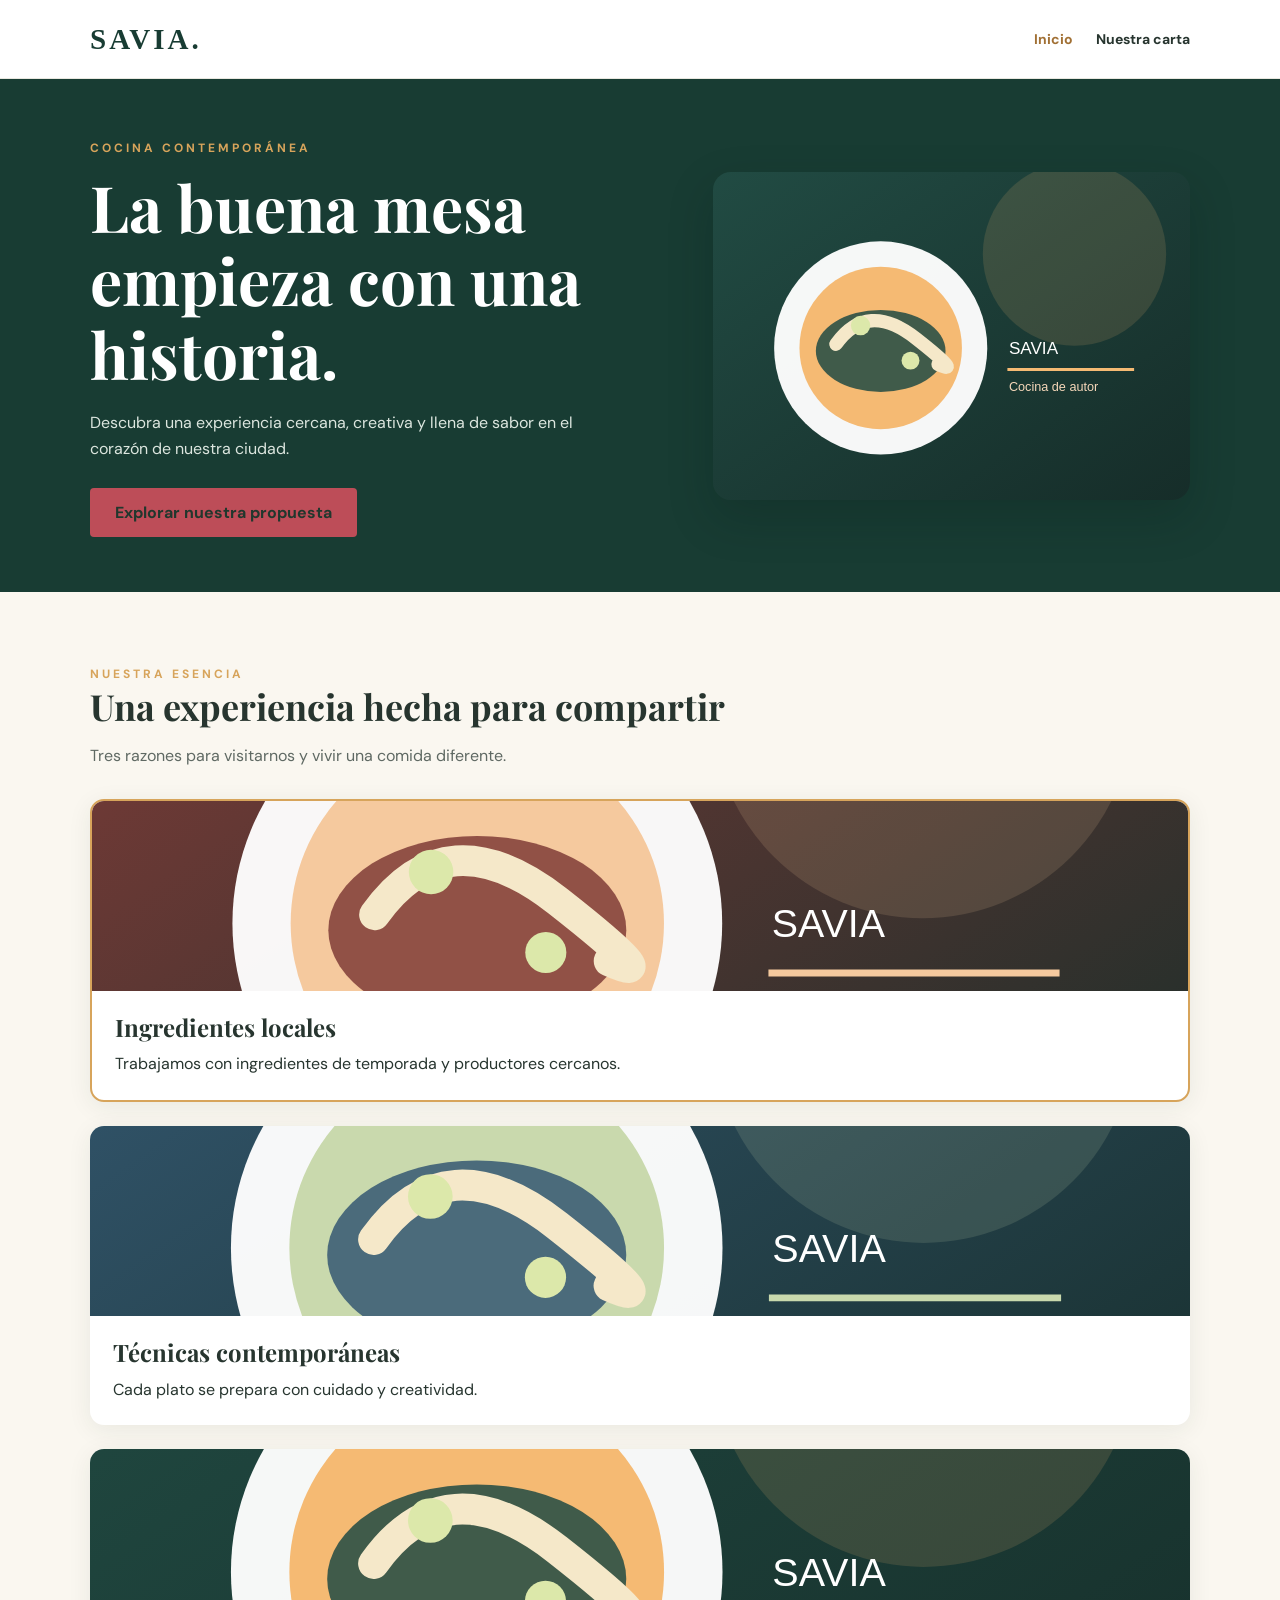
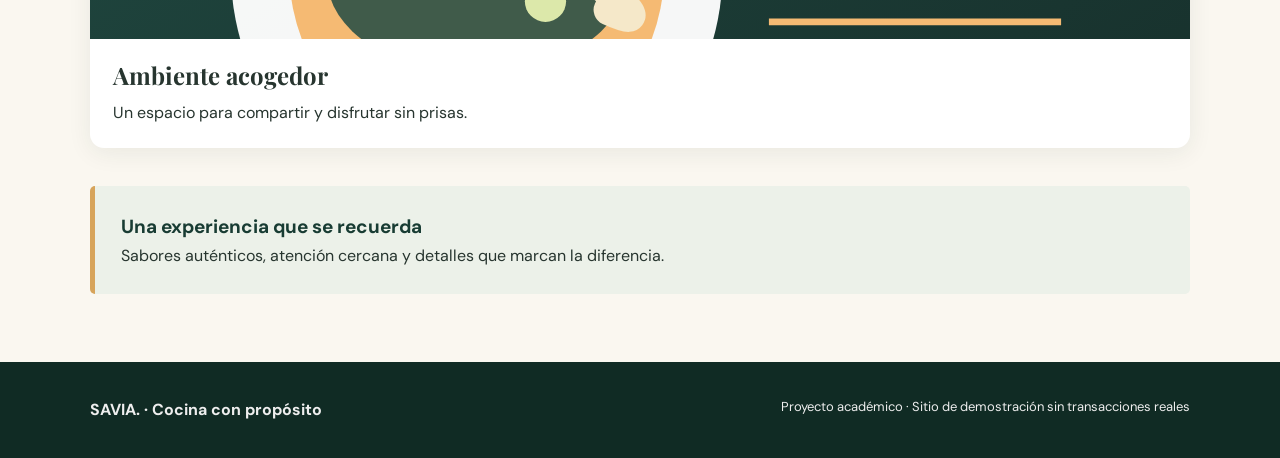
==== index.html @ 31a4ff48 ""Primer commit"" ====
<!doctype html>
<html lang="es">
  <head>
    <meta charset="utf-8" />
    <meta content="width=device-width, initial-scale=1.0" name="viewport" />
    <title>SAVIA | Inicio</title>
    <link href="css/styles.css" rel="stylesheet" />
  </head>
  <body>
    <header class="site-header">
      <div class="container nav-inner">
        <a class="logo" href="index.html"> SAVIA. </a>
        <nav aria-label="Navegaci&oacute;n principal" class="nav-links">
          <a aria-current="page" href="index.html"> Inicio </a>
          <a class="nav-contact" href="pages/eventos.html"> Nuestra carta </a>
        </nav>
      </div>
    </header>

    <main>
      <section class="hero">
        <div class="container hero-grid">
          <div>
            <span class="eyebrow"> Cocina contempor&aacute;nea </span>
            <h1>La buena mesa empieza con una historia.</h1>
            <p>
              Descubra una experiencia cercana, creativa y llena de sabor en el
              coraz&oacute;n de nuestra ciudad.
            </p>
            <a class="btn" href="#" id="hero-action">
              Explorar nuestra propuesta
            </a>
          </div>
          <img
            alt="Ilustraci&oacute;n de gastronom&iacute;a Savia"
            src="images/hero.svg"
          />
        </div>
      </section>
      <section class="section container">
        <div class="section-heading">
          <span class="eyebrow"> Nuestra esencia </span>
          <h2>Una experiencia hecha para compartir</h2>
          <p class="muted">
            Tres razones para visitarnos y vivir una comida diferente.
          </p>
        </div>
        <div class="feature-layout">
          <article class="tile card-highlight">
            <img
              alt="Presentaci&oacute;n gastron&oacute;mica 1"
              src="images/plato-1.svg"
            />
            <div class="tile-copy">
              <h3>Ingredientes locales</h3>
              <p>
                Trabajamos con ingredientes de temporada y productores cercanos.
              </p>
            </div>
          </article>
          <article class="tile">
            <img
              alt="Presentaci&oacute;n gastron&oacute;mica 2"
              src="images/plato-2.svg"
            />
            <div class="tile-copy">
              <h3>T&eacute;cnicas contempor&aacute;neas</h3>
              <p>Cada plato se prepara con cuidado y creatividad.</p>
            </div>
          </article>
          <article class="tile">
            <img
              alt="Presentaci&oacute;n gastron&oacute;mica 3"
              src="images/plato-3.svg"
            />
            <div class="tile-copy">
              <h3>Ambiente acogedor</h3>
              <p>Un espacio para compartir y disfrutar sin prisas.</p>
            </div>
          </article>
        </div>
        <div class="statement">
          <p class="statement-title" id="statement-title">
            Una experiencia que se recuerda
          </p>
          <p>
            Sabores aut&eacute;nticos, atenci&oacute;n cercana y detalles que
            marcan la diferencia.
          </p>
        </div>
      </section>
    </main>
    <footer class="site-footer">
      <div class="container footer-inner">
        <strong> SAVIA. &middot; Cocina con prop&oacute;sito </strong>
        <p>
          Proyecto acad&eacute;mico &middot; Sitio de demostraci&oacute;n sin
          transacciones reales
        </p>
      </div>
    </footer>
  </body>
</html>
---- css/styles.css ----
@import url("https://fonts.googleapis.com/css2?family=DM+Sans:wght@400;500;600;700&family=Playfair+Display:wght@600;700&display=swap");
:root {
  --forest: #183c33;
  --cream: #faf7f0;
  --gold: #d7a45b;
  --ink: #27352f;
  --mute: #5f6963;
}
* {
  box-sizing: border-box;
}
body {
  margin: 0;
  background: var(--cream);
  color: var(--ink);
  font-family: "DM Sans", Arial, sans-serif;
  line-height: 1.6;
}
h1,
h2,
h3 {
  font-family: "Playfair Display", Georgia, serif;
  line-height: 1.15;
}
a {
  color: inherit;
  text-decoration: none;
}
img {
  display: block;
  max-width: 100%;
}
.container {
  width: min(1100px, calc(100% - 40px));
  margin-inline: auto;
}
.site-header {
  background: #fff;
  border-bottom: 1px solid #e8e7df;
}
.nav-inner {
  display: flex;
  align-items: center;
  justify-content: space-between;
  gap: 24px;
  min-height: 78px;
}
.logo {
  font-family: Georgia, serif;
  font-size: 29px;
  font-weight: bold;
  letter-spacing: 3px;
  color: var(--forest);
}
.nav-links {
  display: flex;
  align-items: center;
  gap: 23px;
  flex-wrap: wrap;
}
.nav-links a {
  font-size: 14px;
  font-weight: 700;
}
.nav-links a:hover,
.nav-links a[aria-current="page"] {
  color: #a17034;
}
.hero {
  background: var(--forest);
  color: white;
}
.hero-grid {
  display: grid;
  grid-template-columns: 1.1fr 0.9fr;
  gap: 40px;
  align-items: center;
  min-height: 440px;
  padding-block: 55px;
}
.hero h1 {
  font-size: clamp(36px, 5vw, 65px);
  margin: 10px 0 20px;
}
.hero p {
  max-width: 540px;
  color: #dce6df;
}
.hero img {
  width: 100%;
  border-radius: 18px;
  box-shadow: 0 18px 45px #071f183d;
}
.eyebrow {
  text-transform: uppercase;
  letter-spacing: 3px;
  font-size: 12px;
  font-weight: 700;
  color: var(--gold);
}
.btn {
  display: inline-block;
  background: var(--gold);
  color: #21372d;
  padding: 12px 25px;
  border-radius: 4px;
  font-weight: 700;
  margin-top: 10px;
}
.btn:hover {
  filter: brightness(0.93);
}
.section {
  padding-block: 68px;
}
.section h2 {
  font-size: 36px;
  margin: 0 0 15px;
}
.muted {
  color: var(--mute);
}
.feature-layout {
  display: flex;
  flex-direction: column;
  gap: 24px;
  margin-top: 30px;
}
.tile {
  background: white;
  border-radius: 14px;
  overflow: hidden;
  box-shadow: 0 5px 25px #173b2d13;
  flex: 1;
}
.tile img {
  height: 190px;
  width: 100%;
  object-fit: cover;
}
.tile-copy {
  padding: 23px;
}
.tile h3 {
  font-size: 24px;
  margin: 0 0 10px;
}
.tile p {
  margin: 0;
}
.statement {
  background: #ecf1e9;
  padding: 26px;
  border-left: 5px solid var(--gold);
  border-radius: 5px;
  margin-top: 38px;
}
.statement p {
  margin: 0;
}
.statement-title {
  font-size: 19px;
  font-weight: 700;
  color: var(--forest);
}
.section-heading {
  max-width: 690px;
}
.site-footer {
  background: #102b24;
  color: #eee;
  padding: 35px 0;
}
.footer-inner {
  display: flex;
  justify-content: space-between;
  gap: 20px;
  flex-wrap: wrap;
}
.footer-inner p {
  margin: 0;
  font-size: 13px;
}
.page-hero {
  background: var(--forest);
  color: white;
  padding: 55px 0;
}
.page-hero h1 {
  font-size: 48px;
  margin: 10px 0;
}
.page-hero p {
  max-width: 650px;
  color: #d5e4db;
}
.page-grid {
  display: grid;
  grid-template-columns: repeat(3, minmax(0, 1fr));
  gap: 24px;
  margin-top: 28px;
}
.page-grid .tile img {
  height: 185px;
}
.cta {
  padding: 22px;
  margin-top: 30px;
  background: #edf1ea;
  border-radius: 10px;
  font-weight: 600;
}
@media (max-width: 760px) {
  .nav-inner {
    align-items: flex-start;
    flex-direction: column;
    padding-block: 18px;
  }
  .nav-links {
    gap: 12px;
  }
  .hero-grid {
    grid-template-columns: 1fr;
  }
  .feature-layout {
    display: flex;
    flex-direction: column;
  }
  .page-grid {
    display: grid;
    grid-template-columns: 1fr;
  }
  .hero h1 {
    font-size: 39px;
  }
  .page-hero h1 {
    font-size: 37px;
  }
}
.card-highlight {
  border: 2px solid #d7a45b;
}

#hero-action {
  background: #bd4d58;
}
@media (max-width: 760px) {
  .nav-inner {
    flex-direction: row;
  }
  .nav-links {
    flex-wrap: nowrap;
  }
}
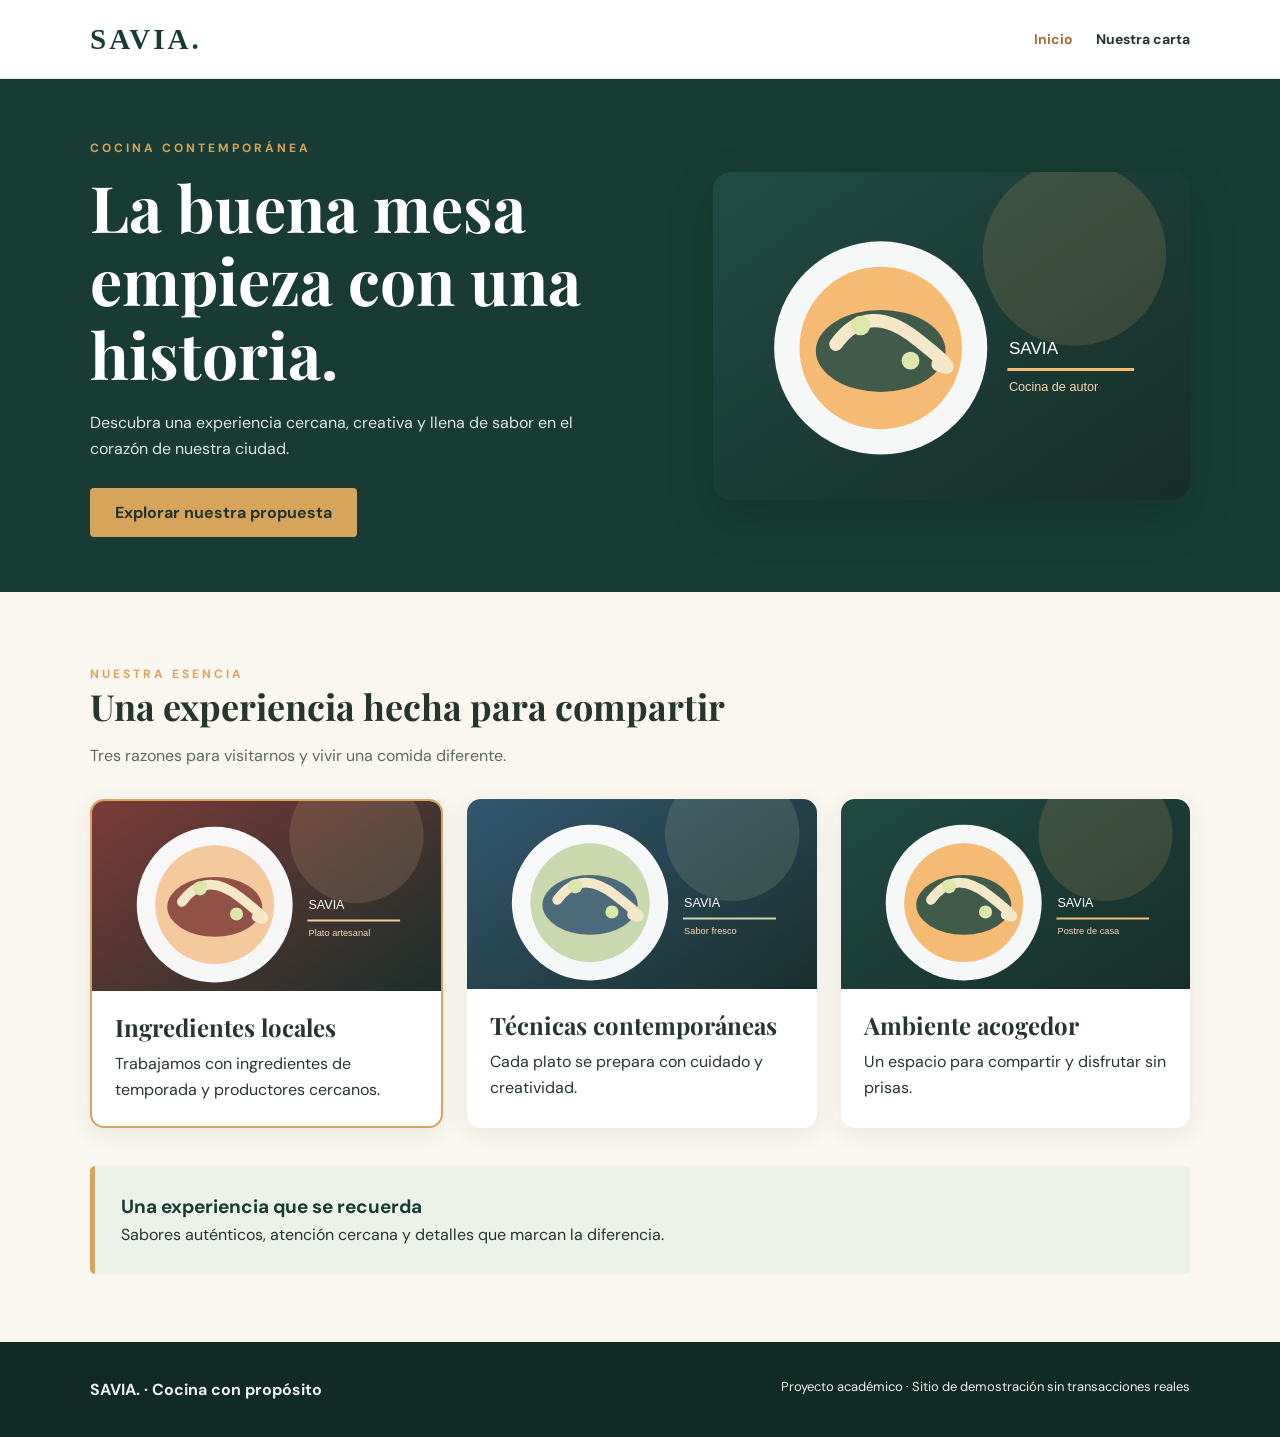
==== commit 453881a6: "Pagina con bugs resueltos" ====
--- a/index.html
+++ b/index.html
@@ -12,7 +12,7 @@
         <a class="logo" href="index.html"> SAVIA. </a>
         <nav aria-label="Navegaci&oacute;n principal" class="nav-links">
           <a aria-current="page" href="index.html"> Inicio </a>
-          <a class="nav-contact" href="pages/eventos.html"> Nuestra carta </a>
+          <a class="nav-contact" href="pages/menu.html"> Nuestra carta </a>
         </nav>
       </div>
     </header>
@@ -27,7 +27,7 @@
               Descubra una experiencia cercana, creativa y llena de sabor en el
               coraz&oacute;n de nuestra ciudad.
             </p>
-            <a class="btn" href="#" id="hero-action">
+            <a class="btn" href="pages/menu.html" id="hero-action">
               Explorar nuestra propuesta
             </a>
           </div>
--- a/css/styles.css
+++ b/css/styles.css
@@ -122,7 +122,7 @@
 }
 .feature-layout {
   display: flex;
-  flex-direction: column;
+  flex-wrap: wrap;
   gap: 24px;
   margin-top: 30px;
 }
@@ -242,11 +242,11 @@
 }
 
 #hero-action {
-  background: #bd4d58;
-}
-@media (max-width: 760px) {
+  background: dark gold;
+}
+@media (max-width: 375px) {
   .nav-inner {
-    flex-direction: row;
+    flex-direction: wrap;
   }
   .nav-links {
     flex-wrap: nowrap;
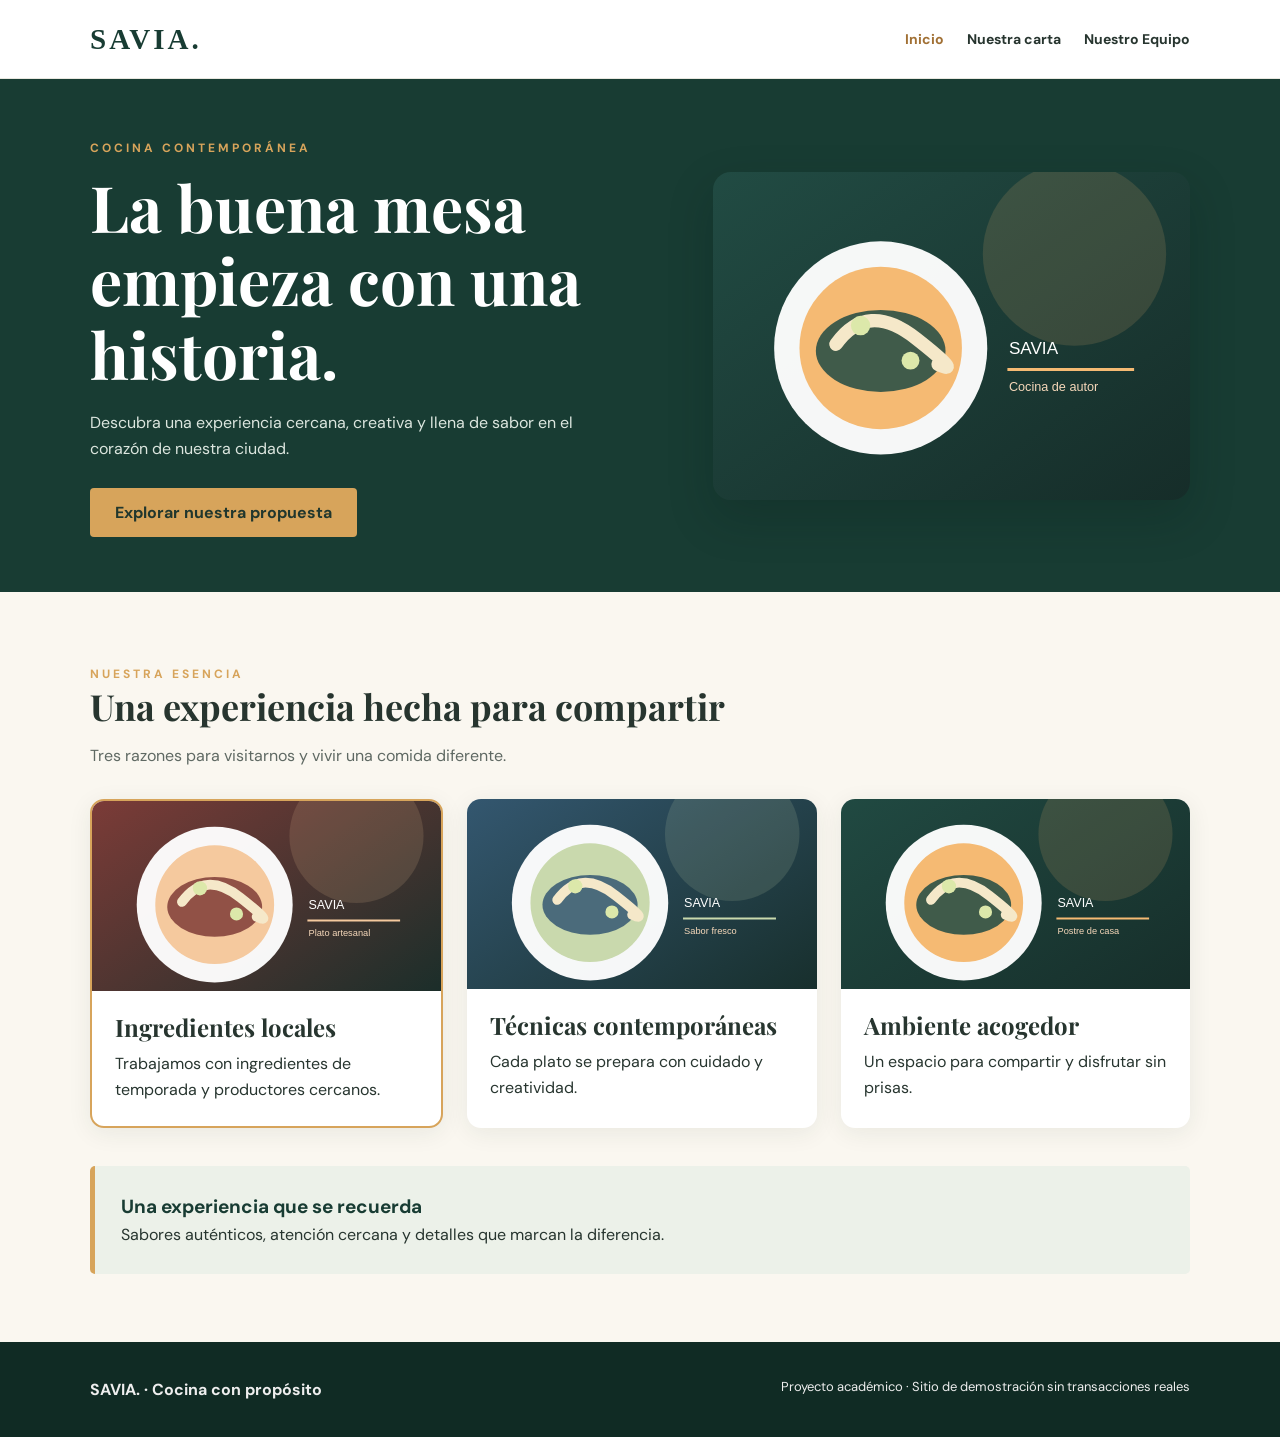
==== commit 93781889: "Borrador base  de equipo.Html" ====
--- a/index.html
+++ b/index.html
@@ -13,6 +13,7 @@
         <nav aria-label="Navegaci&oacute;n principal" class="nav-links">
           <a aria-current="page" href="index.html"> Inicio </a>
           <a class="nav-contact" href="pages/menu.html"> Nuestra carta </a>
+          <a class="nav-contact" href="pages/equipo.html">Nuestro Equipo</a>
         </nav>
       </div>
     </header>
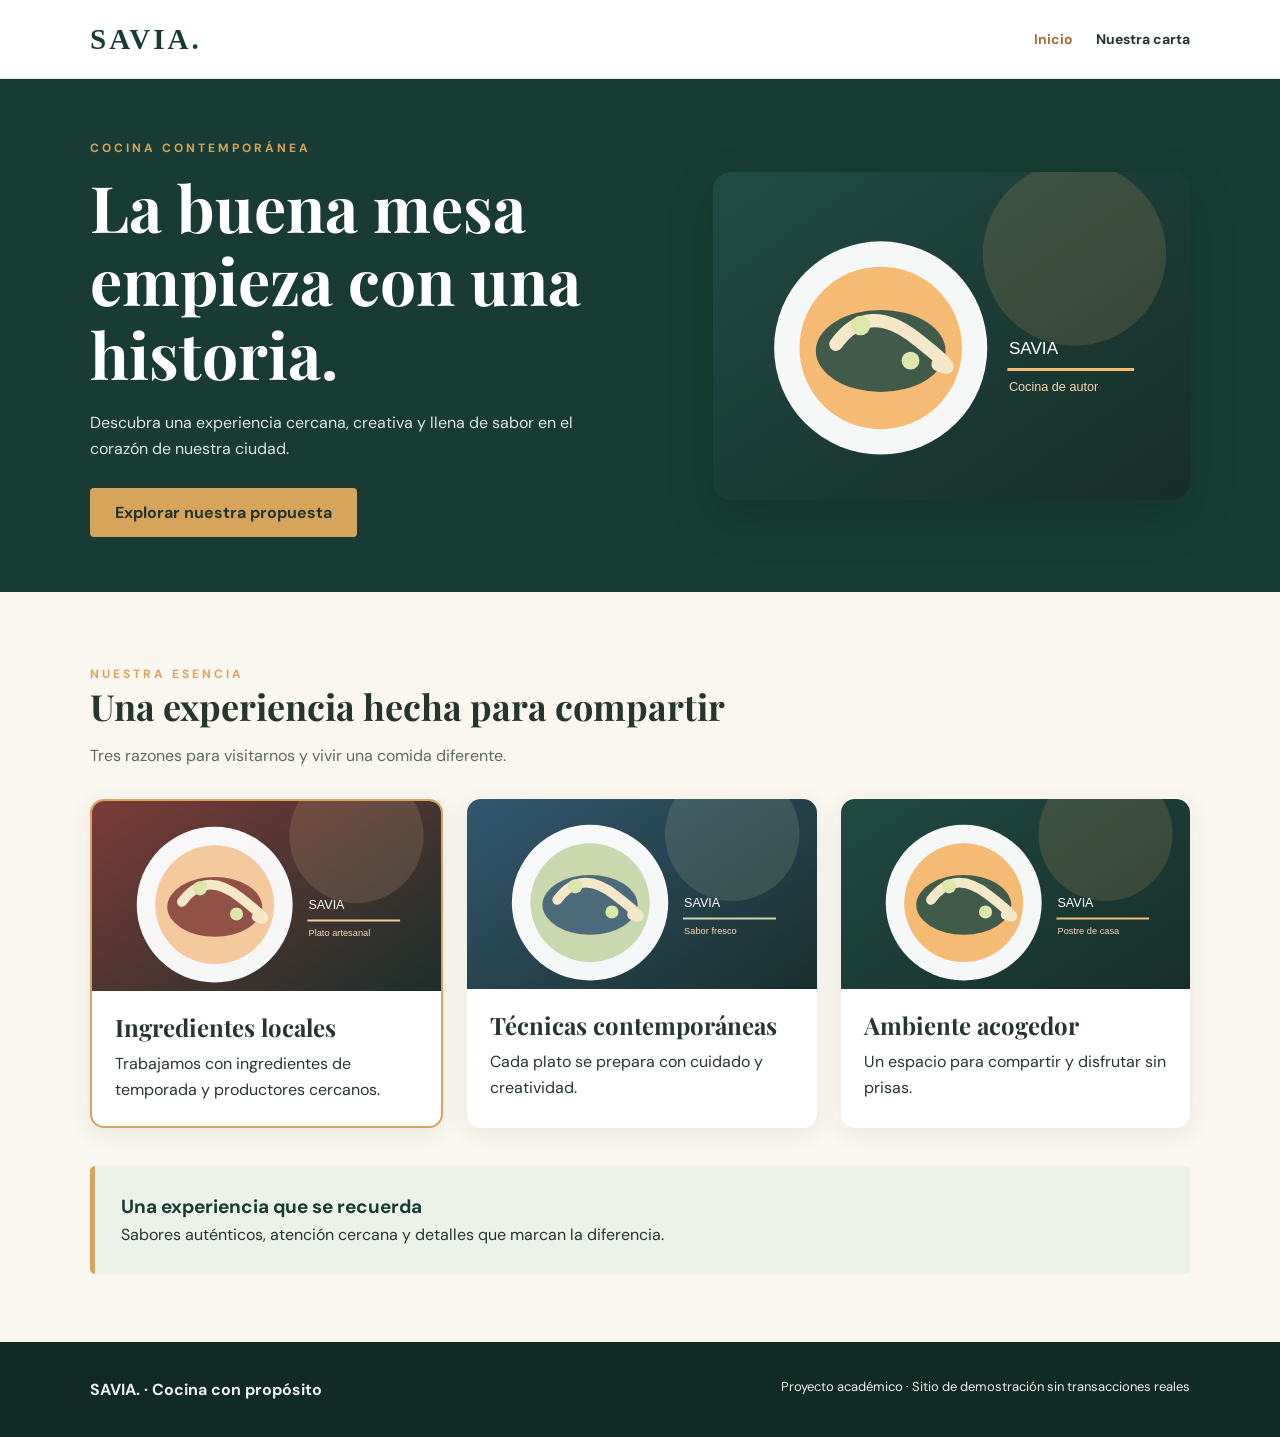
==== commit 27be549a: "Apartado de entradas de menú.html" ====
--- a/index.html
+++ b/index.html
@@ -1,104 +1,94 @@
 <!doctype html>
 <html lang="es">
-  <head>
-    <meta charset="utf-8" />
-    <meta content="width=device-width, initial-scale=1.0" name="viewport" />
-    <title>SAVIA | Inicio</title>
-    <link href="css/styles.css" rel="stylesheet" />
-  </head>
-  <body>
-    <header class="site-header">
-      <div class="container nav-inner">
-        <a class="logo" href="index.html"> SAVIA. </a>
-        <nav aria-label="Navegaci&oacute;n principal" class="nav-links">
-          <a aria-current="page" href="index.html"> Inicio </a>
-          <a class="nav-contact" href="pages/menu.html"> Nuestra carta </a>
-          <a class="nav-contact" href="pages/equipo.html">Nuestro Equipo</a>
-        </nav>
+
+<head>
+  <meta charset="utf-8" />
+  <meta content="width=device-width, initial-scale=1.0" name="viewport" />
+  <title>SAVIA | Inicio</title>
+  <link href="css/styles.css" rel="stylesheet" />
+</head>
+
+<body>
+  <header class="site-header">
+    <div class="container nav-inner">
+      <a class="logo" href="index.html"> SAVIA. </a>
+      <nav aria-label="Navegaci&oacute;n principal" class="nav-links">
+        <a aria-current="page" href="index.html"> Inicio </a>
+        <a class="nav-contact" href="pages/menu.html"> Nuestra carta </a>
+      </nav>
+    </div>
+  </header>
+
+  <main>
+    <section class="hero">
+      <div class="container hero-grid">
+        <div>
+          <span class="eyebrow"> Cocina contempor&aacute;nea </span>
+          <h1>La buena mesa empieza con una historia.</h1>
+          <p>
+            Descubra una experiencia cercana, creativa y llena de sabor en el
+            coraz&oacute;n de nuestra ciudad.
+          </p>
+          <a class="btn" href="pages/menu.html" id="hero-action">
+            Explorar nuestra propuesta
+          </a>
+        </div>
+        <img alt="Ilustraci&oacute;n de gastronom&iacute;a Savia" src="images/hero.svg" />
       </div>
-    </header>
-
-    <main>
-      <section class="hero">
-        <div class="container hero-grid">
-          <div>
-            <span class="eyebrow"> Cocina contempor&aacute;nea </span>
-            <h1>La buena mesa empieza con una historia.</h1>
-            <p>
-              Descubra una experiencia cercana, creativa y llena de sabor en el
-              coraz&oacute;n de nuestra ciudad.
-            </p>
-            <a class="btn" href="pages/menu.html" id="hero-action">
-              Explorar nuestra propuesta
-            </a>
-          </div>
-          <img
-            alt="Ilustraci&oacute;n de gastronom&iacute;a Savia"
-            src="images/hero.svg"
-          />
-        </div>
-      </section>
-      <section class="section container">
-        <div class="section-heading">
-          <span class="eyebrow"> Nuestra esencia </span>
-          <h2>Una experiencia hecha para compartir</h2>
-          <p class="muted">
-            Tres razones para visitarnos y vivir una comida diferente.
-          </p>
-        </div>
-        <div class="feature-layout">
-          <article class="tile card-highlight">
-            <img
-              alt="Presentaci&oacute;n gastron&oacute;mica 1"
-              src="images/plato-1.svg"
-            />
-            <div class="tile-copy">
-              <h3>Ingredientes locales</h3>
-              <p>
-                Trabajamos con ingredientes de temporada y productores cercanos.
-              </p>
-            </div>
-          </article>
-          <article class="tile">
-            <img
-              alt="Presentaci&oacute;n gastron&oacute;mica 2"
-              src="images/plato-2.svg"
-            />
-            <div class="tile-copy">
-              <h3>T&eacute;cnicas contempor&aacute;neas</h3>
-              <p>Cada plato se prepara con cuidado y creatividad.</p>
-            </div>
-          </article>
-          <article class="tile">
-            <img
-              alt="Presentaci&oacute;n gastron&oacute;mica 3"
-              src="images/plato-3.svg"
-            />
-            <div class="tile-copy">
-              <h3>Ambiente acogedor</h3>
-              <p>Un espacio para compartir y disfrutar sin prisas.</p>
-            </div>
-          </article>
-        </div>
-        <div class="statement">
-          <p class="statement-title" id="statement-title">
-            Una experiencia que se recuerda
-          </p>
-          <p>
-            Sabores aut&eacute;nticos, atenci&oacute;n cercana y detalles que
-            marcan la diferencia.
-          </p>
-        </div>
-      </section>
-    </main>
-    <footer class="site-footer">
-      <div class="container footer-inner">
-        <strong> SAVIA. &middot; Cocina con prop&oacute;sito </strong>
-        <p>
-          Proyecto acad&eacute;mico &middot; Sitio de demostraci&oacute;n sin
-          transacciones reales
+    </section>
+    <section class="section container">
+      <div class="section-heading">
+        <span class="eyebrow"> Nuestra esencia </span>
+        <h2>Una experiencia hecha para compartir</h2>
+        <p class="muted">
+          Tres razones para visitarnos y vivir una comida diferente.
         </p>
       </div>
-    </footer>
-  </body>
-</html>
+      <div class="feature-layout">
+        <article class="tile card-highlight">
+          <img alt="Presentaci&oacute;n gastron&oacute;mica 1" src="images/plato-1.svg" />
+          <div class="tile-copy">
+            <h3>Ingredientes locales</h3>
+            <p>
+              Trabajamos con ingredientes de temporada y productores cercanos.
+            </p>
+          </div>
+        </article>
+        <article class="tile">
+          <img alt="Presentaci&oacute;n gastron&oacute;mica 2" src="images/plato-2.svg" />
+          <div class="tile-copy">
+            <h3>T&eacute;cnicas contempor&aacute;neas</h3>
+            <p>Cada plato se prepara con cuidado y creatividad.</p>
+          </div>
+        </article>
+        <article class="tile">
+          <img alt="Presentaci&oacute;n gastron&oacute;mica 3" src="images/plato-3.svg" />
+          <div class="tile-copy">
+            <h3>Ambiente acogedor</h3>
+            <p>Un espacio para compartir y disfrutar sin prisas.</p>
+          </div>
+        </article>
+      </div>
+      <div class="statement">
+        <p class="statement-title" id="statement-title">
+          Una experiencia que se recuerda
+        </p>
+        <p>
+          Sabores aut&eacute;nticos, atenci&oacute;n cercana y detalles que
+          marcan la diferencia.
+        </p>
+      </div>
+    </section>
+  </main>
+  <footer class="site-footer">
+    <div class="container footer-inner">
+      <strong> SAVIA. &middot; Cocina con prop&oacute;sito </strong>
+      <p>
+        Proyecto acad&eacute;mico &middot; Sitio de demostraci&oacute;n sin
+        transacciones reales
+      </p>
+    </div>
+  </footer>
+</body>
+
+</html>
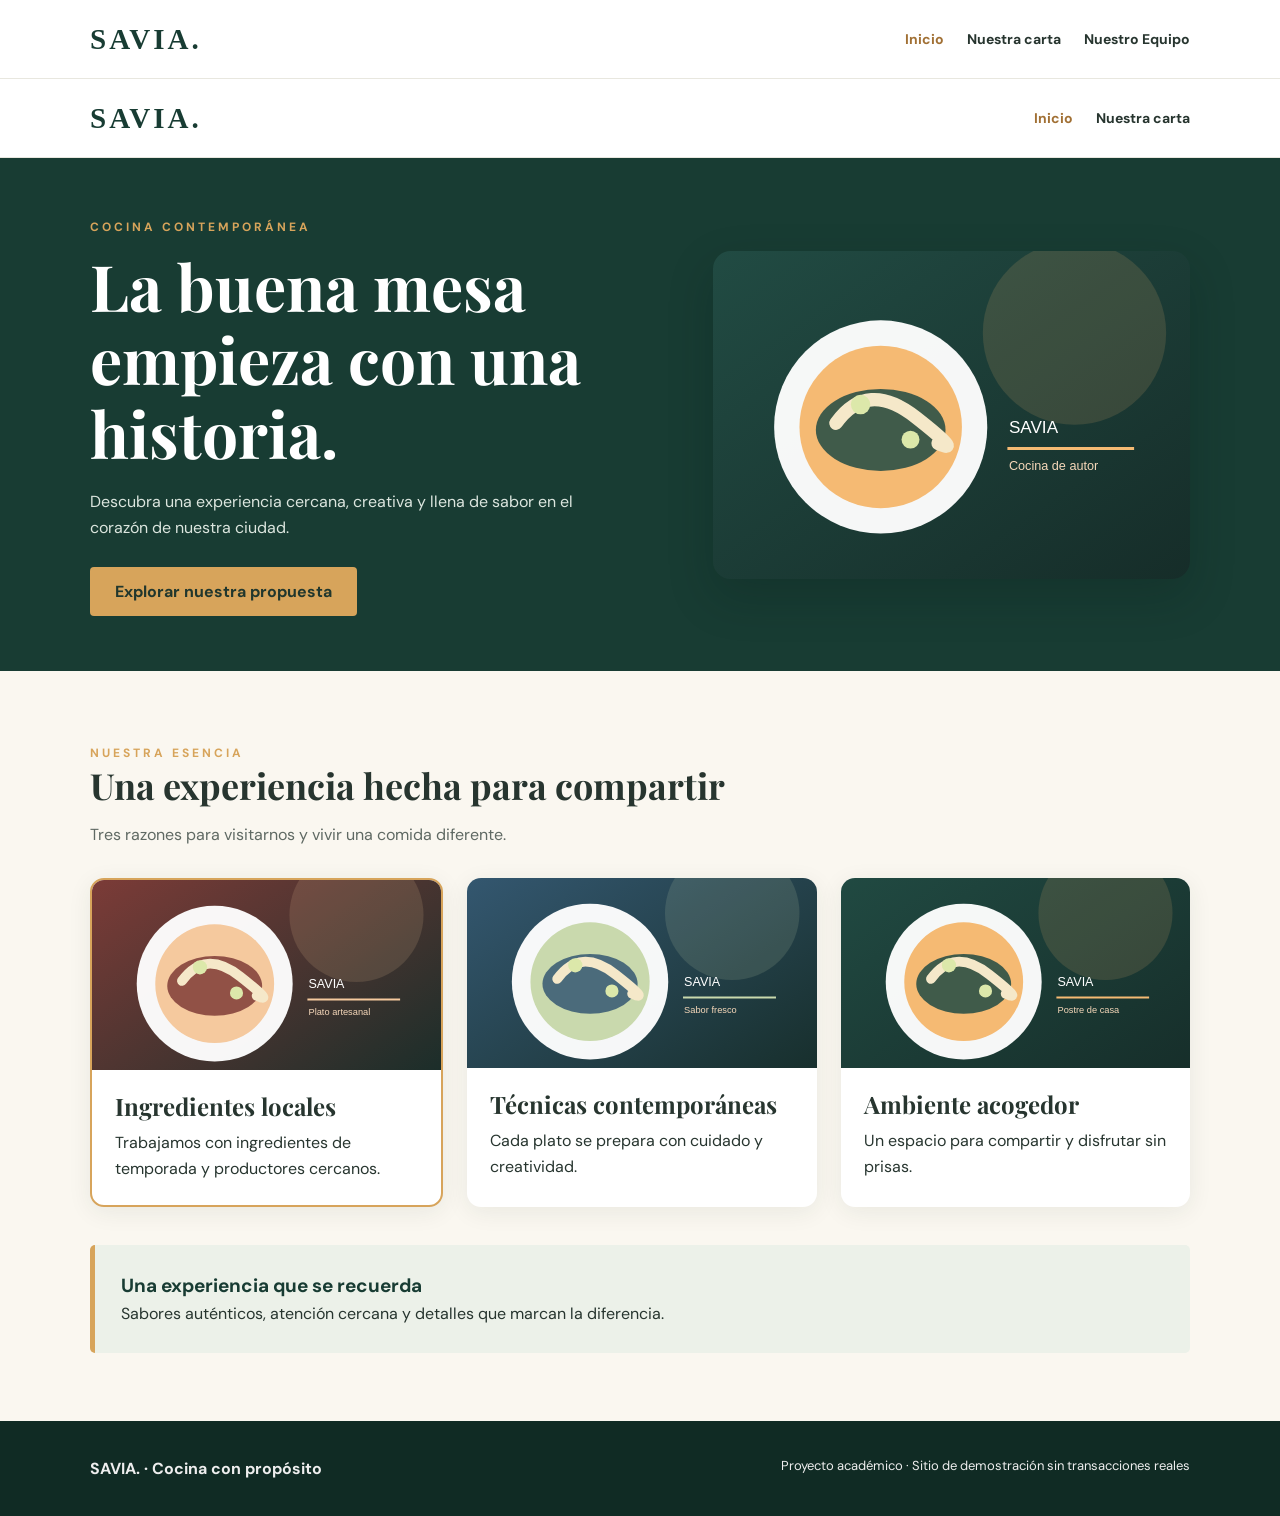
==== commit d9943b2d: "Finalizar la implementacion del nav entre roles, asignacion de las etapas a los roles y descripcion " ====
--- a/index.html
+++ b/index.html
@@ -1,5 +1,22 @@
 <!doctype html>
 <html lang="es">
+  <head>
+    <meta charset="utf-8" />
+    <meta content="width=device-width, initial-scale=1.0" name="viewport" />
+    <title>SAVIA | Inicio</title>
+    <link href="css/styles.css" rel="stylesheet" />
+  </head>
+  <body>
+    <header class="site-header">
+      <div class="container nav-inner">
+        <a class="logo" href="index.html"> SAVIA. </a>
+        <nav aria-label="Navegaci&oacute;n principal" class="nav-links">
+          <a aria-current="page" href="index.html"> Inicio </a>
+          <a class="nav-contact" href="pages/menu.html"> Nuestra carta </a>
+          <a class="nav-contact" href="pages/equipo.html">Nuestro Equipo</a>
+        </nav>
+      </div>
+    </header>
 
 <head>
   <meta charset="utf-8" />
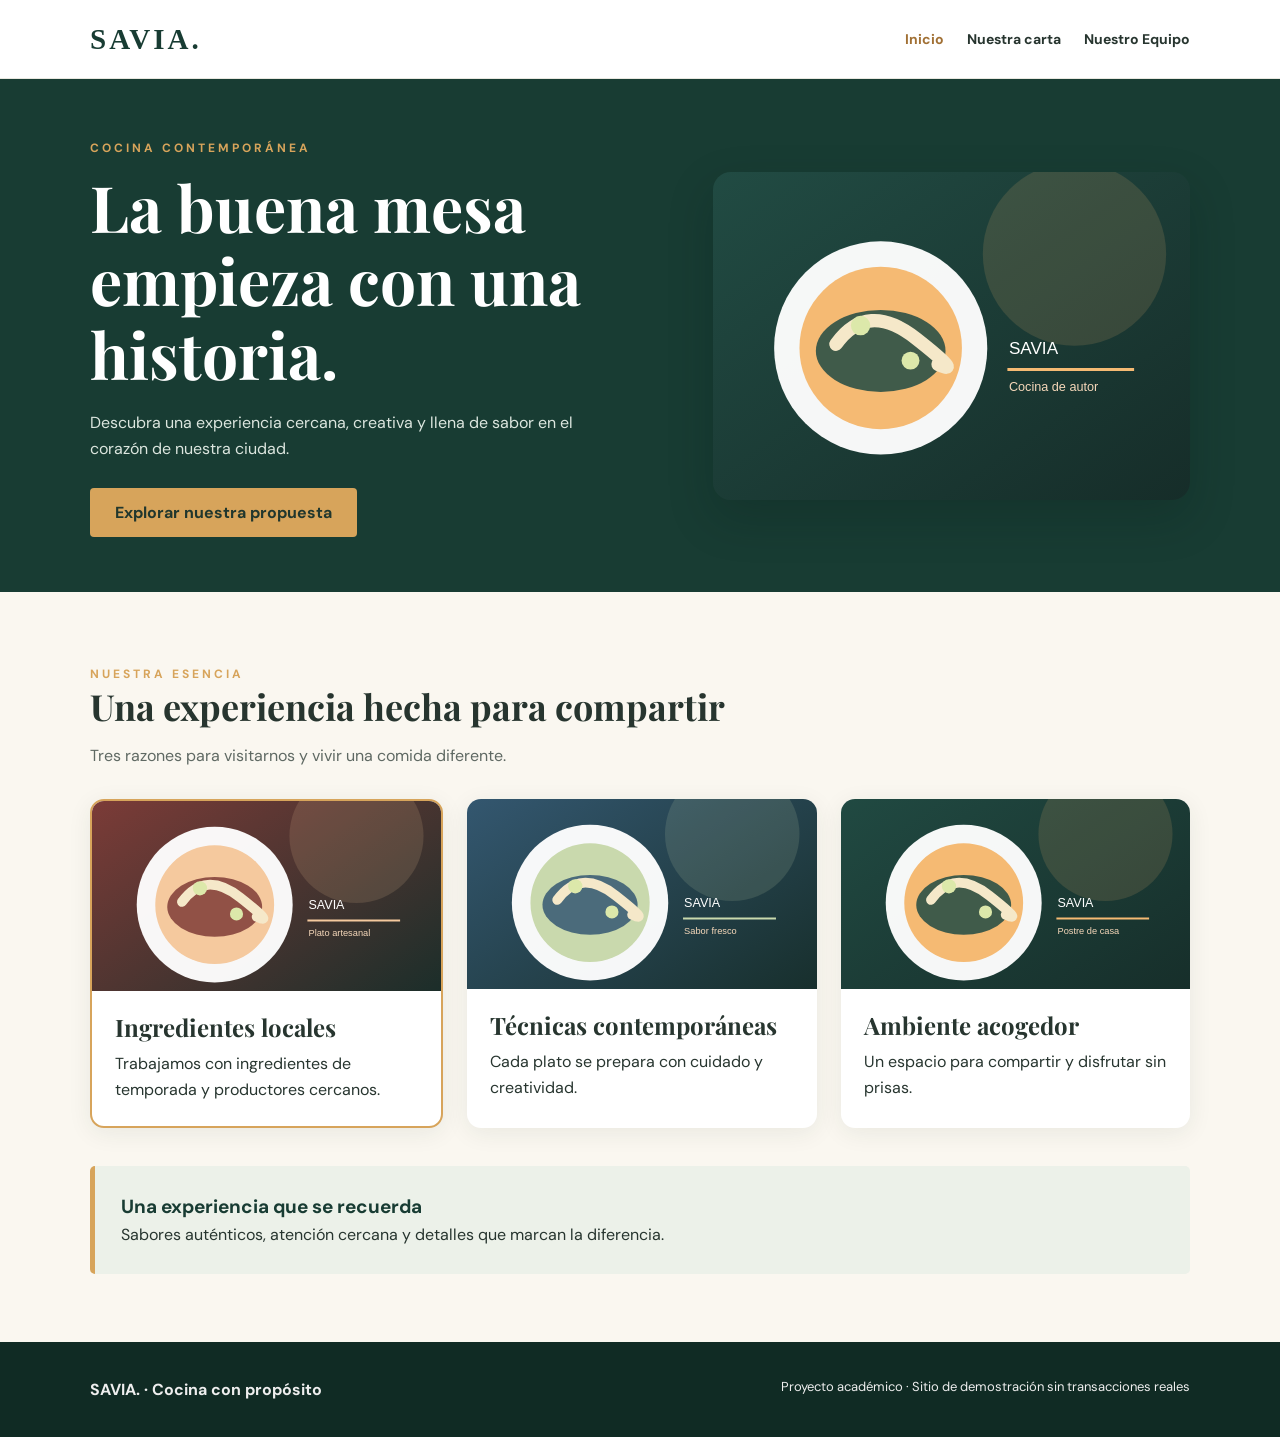
==== commit 26800c4e: "Refactor HTML structure and improve CSS formatting for better readability and consistency" ====
--- a/index.html
+++ b/index.html
@@ -18,94 +18,87 @@
       </div>
     </header>
 
-<head>
-  <meta charset="utf-8" />
-  <meta content="width=device-width, initial-scale=1.0" name="viewport" />
-  <title>SAVIA | Inicio</title>
-  <link href="css/styles.css" rel="stylesheet" />
-</head>
-
-<body>
-  <header class="site-header">
-    <div class="container nav-inner">
-      <a class="logo" href="index.html"> SAVIA. </a>
-      <nav aria-label="Navegaci&oacute;n principal" class="nav-links">
-        <a aria-current="page" href="index.html"> Inicio </a>
-        <a class="nav-contact" href="pages/menu.html"> Nuestra carta </a>
-      </nav>
-    </div>
-  </header>
-
-  <main>
-    <section class="hero">
-      <div class="container hero-grid">
-        <div>
-          <span class="eyebrow"> Cocina contempor&aacute;nea </span>
-          <h1>La buena mesa empieza con una historia.</h1>
+    <main>
+      <section class="hero">
+        <div class="container hero-grid">
+          <div>
+            <span class="eyebrow"> Cocina contempor&aacute;nea </span>
+            <h1>La buena mesa empieza con una historia.</h1>
+            <p>
+              Descubra una experiencia cercana, creativa y llena de sabor en el
+              coraz&oacute;n de nuestra ciudad.
+            </p>
+            <a class="btn" href="pages/menu.html" id="hero-action">
+              Explorar nuestra propuesta
+            </a>
+          </div>
+          <img
+            alt="Ilustraci&oacute;n de gastronom&iacute;a Savia"
+            src="images/hero.svg"
+          />
+        </div>
+      </section>
+      <section class="section container">
+        <div class="section-heading">
+          <span class="eyebrow"> Nuestra esencia </span>
+          <h2>Una experiencia hecha para compartir</h2>
+          <p class="muted">
+            Tres razones para visitarnos y vivir una comida diferente.
+          </p>
+        </div>
+        <div class="feature-layout">
+          <article class="tile card-highlight">
+            <img
+              alt="Presentaci&oacute;n gastron&oacute;mica 1"
+              src="images/plato-1.svg"
+            />
+            <div class="tile-copy">
+              <h3>Ingredientes locales</h3>
+              <p>
+                Trabajamos con ingredientes de temporada y productores cercanos.
+              </p>
+            </div>
+          </article>
+          <article class="tile">
+            <img
+              alt="Presentaci&oacute;n gastron&oacute;mica 2"
+              src="images/plato-2.svg"
+            />
+            <div class="tile-copy">
+              <h3>T&eacute;cnicas contempor&aacute;neas</h3>
+              <p>Cada plato se prepara con cuidado y creatividad.</p>
+            </div>
+          </article>
+          <article class="tile">
+            <img
+              alt="Presentaci&oacute;n gastron&oacute;mica 3"
+              src="images/plato-3.svg"
+            />
+            <div class="tile-copy">
+              <h3>Ambiente acogedor</h3>
+              <p>Un espacio para compartir y disfrutar sin prisas.</p>
+            </div>
+          </article>
+        </div>
+        <div class="statement">
+          <p class="statement-title" id="statement-title">
+            Una experiencia que se recuerda
+          </p>
           <p>
-            Descubra una experiencia cercana, creativa y llena de sabor en el
-            coraz&oacute;n de nuestra ciudad.
+            Sabores aut&eacute;nticos, atenci&oacute;n cercana y detalles que
+            marcan la diferencia.
           </p>
-          <a class="btn" href="pages/menu.html" id="hero-action">
-            Explorar nuestra propuesta
-          </a>
         </div>
-        <img alt="Ilustraci&oacute;n de gastronom&iacute;a Savia" src="images/hero.svg" />
-      </div>
-    </section>
-    <section class="section container">
-      <div class="section-heading">
-        <span class="eyebrow"> Nuestra esencia </span>
-        <h2>Una experiencia hecha para compartir</h2>
-        <p class="muted">
-          Tres razones para visitarnos y vivir una comida diferente.
+      </section>
+    </main>
+    <footer class="site-footer">
+      <div class="container footer-inner">
+        <strong> SAVIA. &middot; Cocina con prop&oacute;sito </strong>
+        <p>
+          Proyecto acad&eacute;mico &middot; Sitio de demostraci&oacute;n sin
+          transacciones reales
         </p>
       </div>
-      <div class="feature-layout">
-        <article class="tile card-highlight">
-          <img alt="Presentaci&oacute;n gastron&oacute;mica 1" src="images/plato-1.svg" />
-          <div class="tile-copy">
-            <h3>Ingredientes locales</h3>
-            <p>
-              Trabajamos con ingredientes de temporada y productores cercanos.
-            </p>
-          </div>
-        </article>
-        <article class="tile">
-          <img alt="Presentaci&oacute;n gastron&oacute;mica 2" src="images/plato-2.svg" />
-          <div class="tile-copy">
-            <h3>T&eacute;cnicas contempor&aacute;neas</h3>
-            <p>Cada plato se prepara con cuidado y creatividad.</p>
-          </div>
-        </article>
-        <article class="tile">
-          <img alt="Presentaci&oacute;n gastron&oacute;mica 3" src="images/plato-3.svg" />
-          <div class="tile-copy">
-            <h3>Ambiente acogedor</h3>
-            <p>Un espacio para compartir y disfrutar sin prisas.</p>
-          </div>
-        </article>
-      </div>
-      <div class="statement">
-        <p class="statement-title" id="statement-title">
-          Una experiencia que se recuerda
-        </p>
-        <p>
-          Sabores aut&eacute;nticos, atenci&oacute;n cercana y detalles que
-          marcan la diferencia.
-        </p>
-      </div>
-    </section>
-  </main>
-  <footer class="site-footer">
-    <div class="container footer-inner">
-      <strong> SAVIA. &middot; Cocina con prop&oacute;sito </strong>
-      <p>
-        Proyecto acad&eacute;mico &middot; Sitio de demostraci&oacute;n sin
-        transacciones reales
-      </p>
-    </div>
-  </footer>
-</body>
-
-</html>+    </footer>
+  </body>
+</html>
